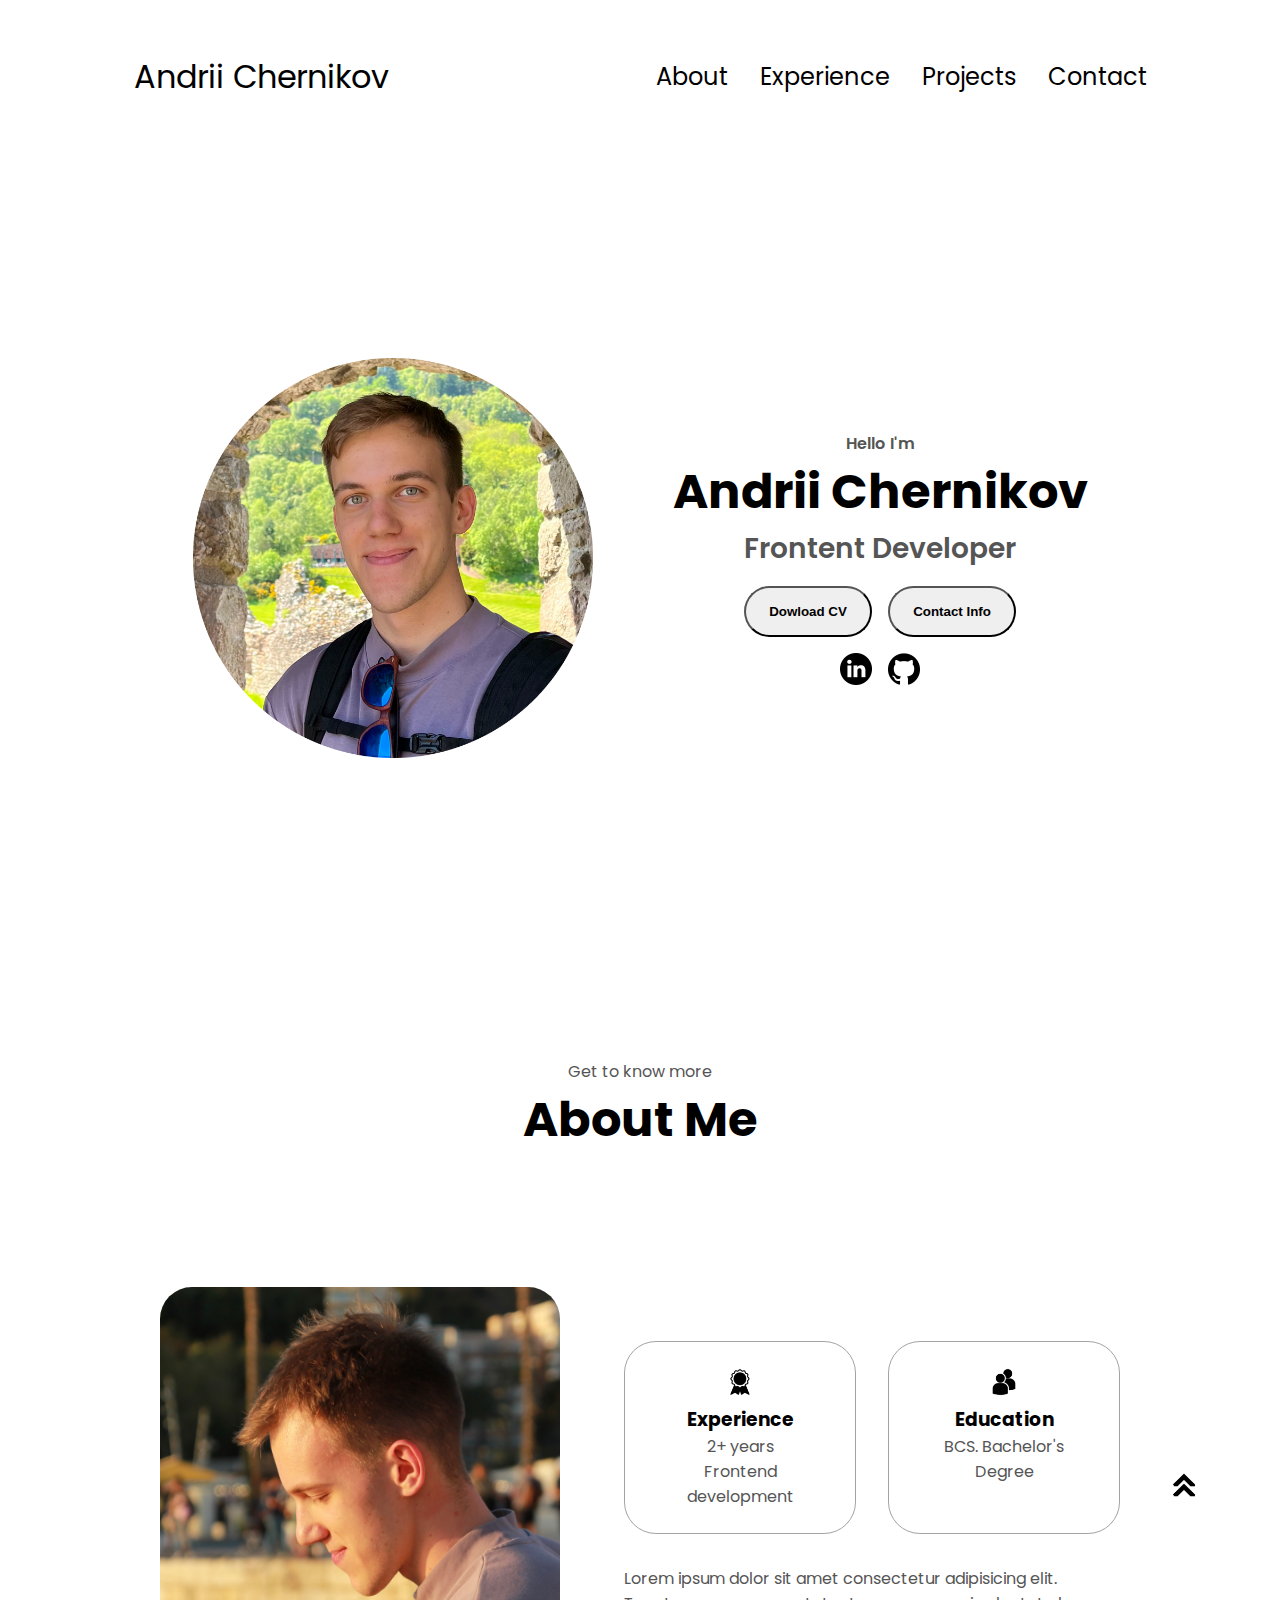
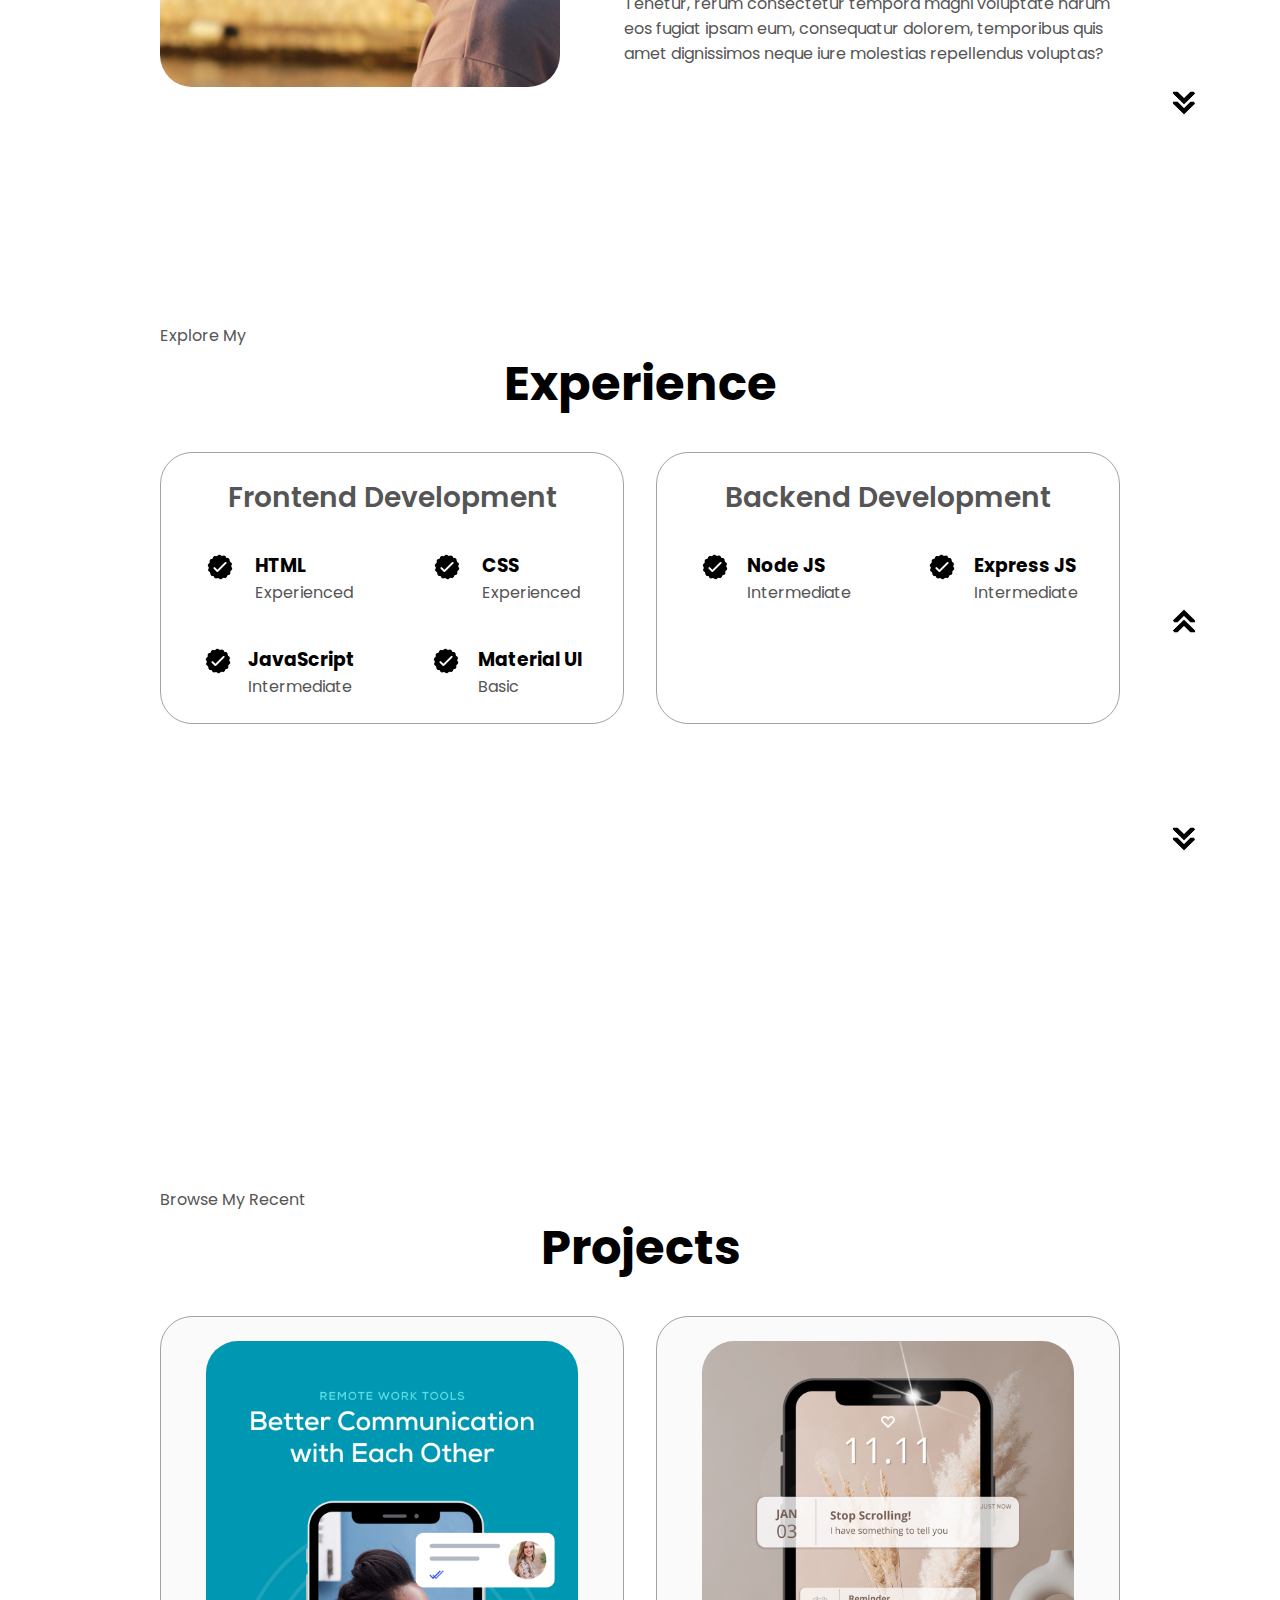
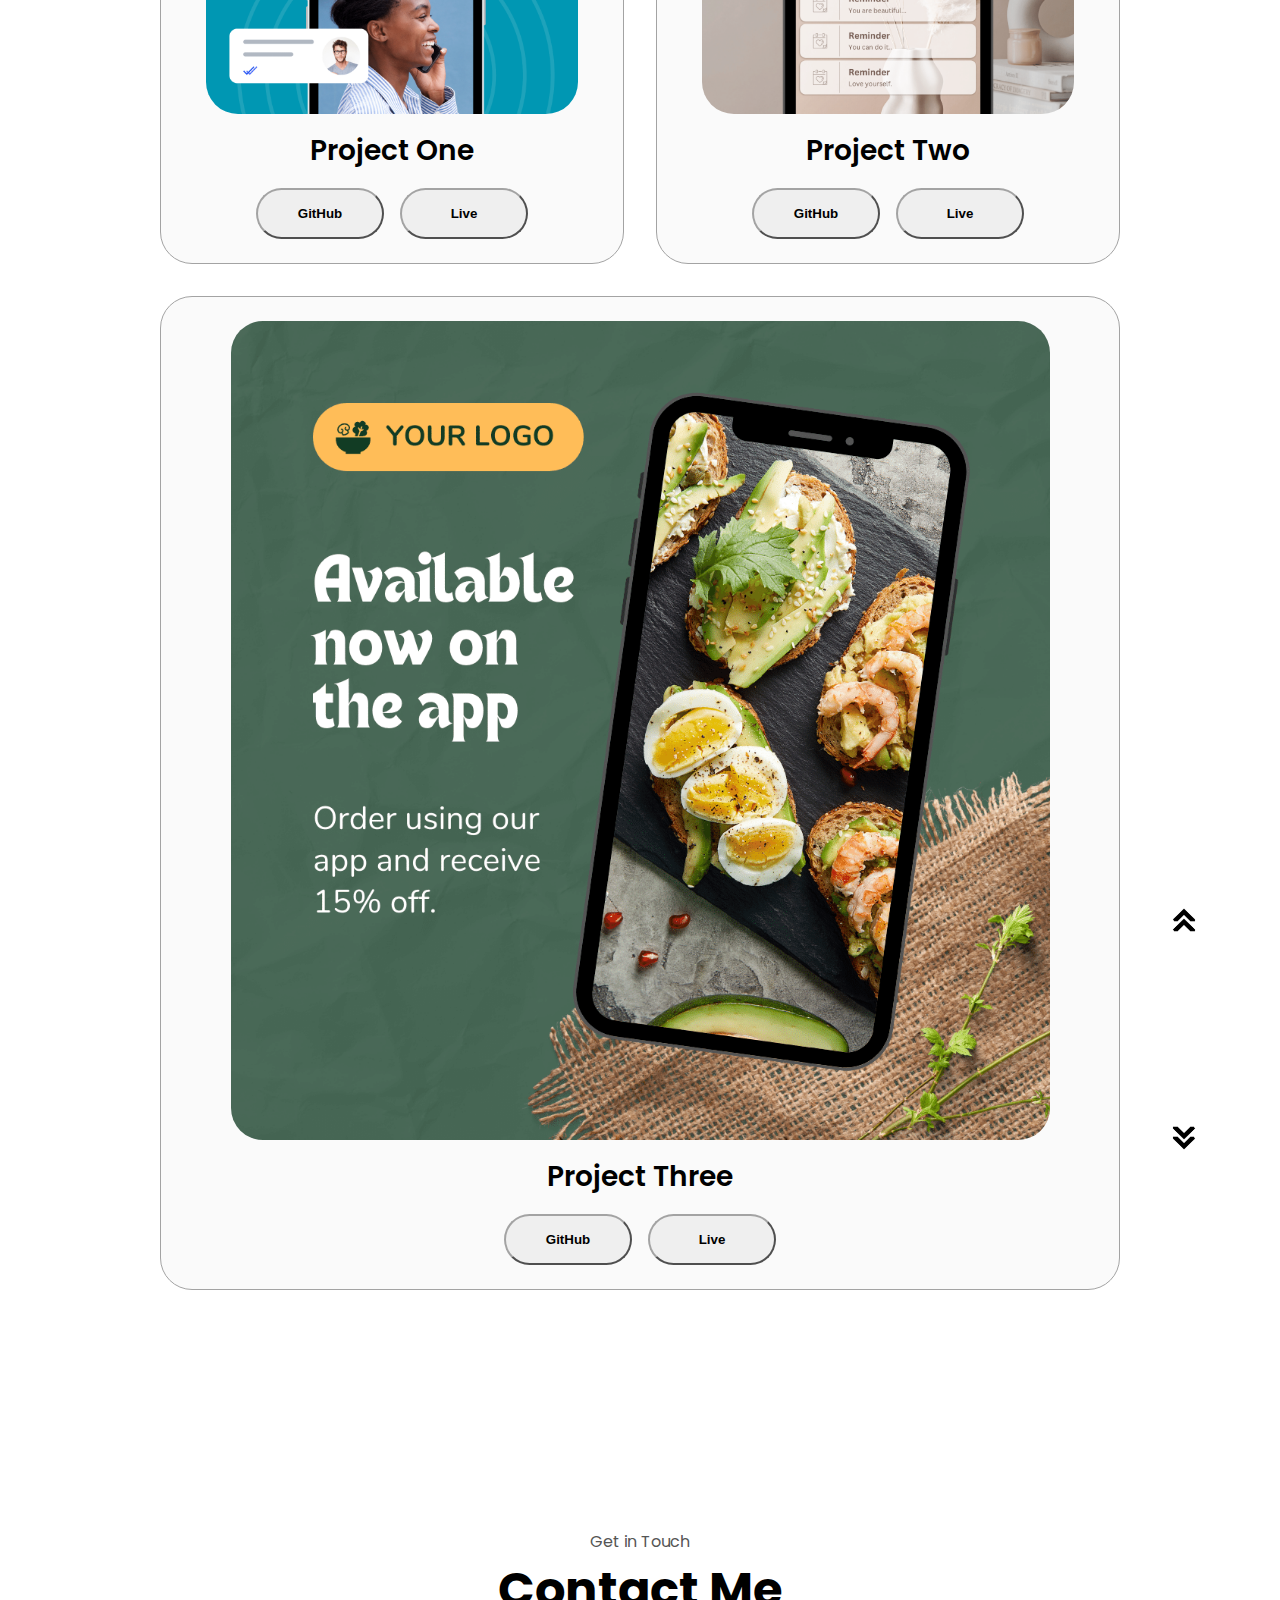
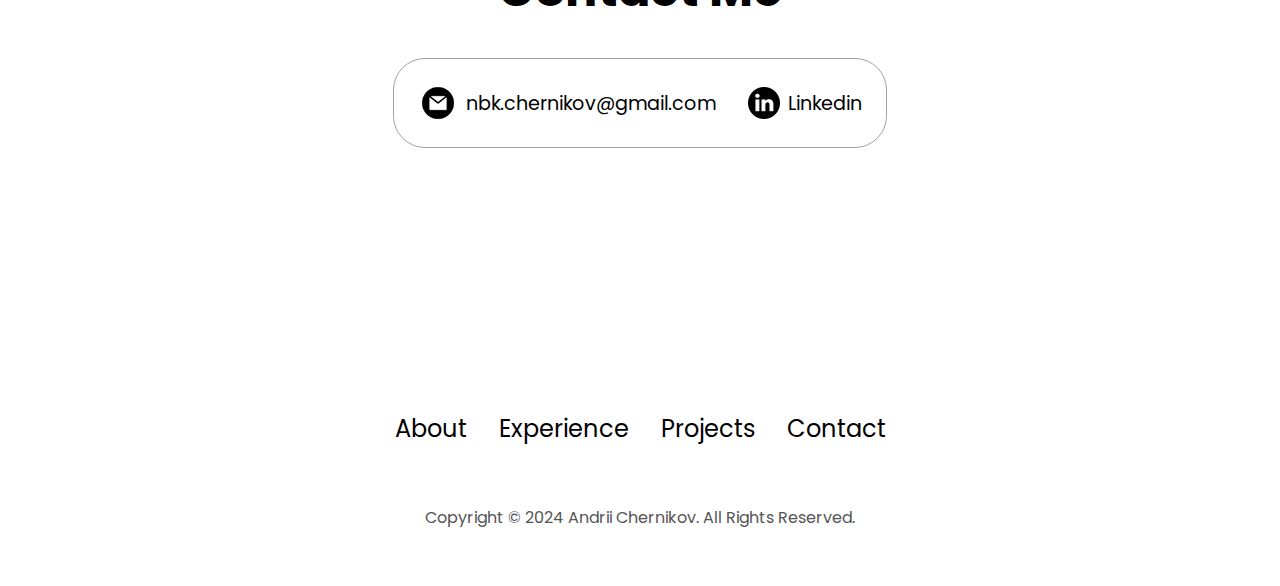
==== index.html @ 029b642d "Main profile page created" ====
<!DOCTYPE html>
<html lang="en">
<head>
    <meta charset="UTF-8">
    <meta name="viewport" content="width=device-width, initial-scale=1.0">
    <title>My Portfolio</title>
    <link rel="stylesheet" href="style.css">
    <link rel="stylesheet" href="mediaqueries.css">
</head>
<body>
    <nav id="desktop-nav">
        <div class="logo">Andrii Chernikov</div>
        <div>
            <ul class="nav-links">
                <li><a href="#about">About</a></li>
                <li><a href="#experience">Experience</a></li>
                <li><a href="#projects">Projects</a></li>
                <li><a href="#contact">Contact</a></li>
            </ul>
        </div>
    </nav>
    <nav id="hamburger-nav">
        <div class="logo">Andrii Chernikov</div>
        <div class="hamburger-menu">
            <div class="hamburger-icon" onclick="toggleMenu()">
                <span></span>
                <span></span>
                <span></span>
            </div>
            <div class="menu-links">
                <li><a href="#about" onclick="toggleMenu()">About<a></li>
                <li><a href="#experience" onclick="toggleMenu()">Experience</a></li>
                <li><a href="#projects" onclick="toggleMenu()">Projects</a></li>
                <li><a href="#contact" onclick="toggleMenu()">Contact</a></li>
            </div>
        </div>
    </nav>
    <section id="profile">
        <div class="section__pic-container">
            <img src="./assets/profile-pic.png" alt="Andrii Chernikov profile picture">
        </div>
        <div class="section__text">
            <p class="section__text_p1">Hello I'm</p>
            <h1 class="title">Andrii Chernikov</h1>
            <p class="section__text_p2">Frontent Developer</p>
            <div class="btn-container">
                <button class="btn btn-color-2" onclick="window.open('./assets/Andrii-Chernikov-CV.pdf')">
                    Dowload CV
                </button>
                <button class="btn btn-color-1" onclick="location.href=('./#contact')">
                    Contact Info
                </button>
            </div>
            <div id="socials-container">
                <img
                    src="./assets/linkedin.png"
                    alt="My Linkedin profile"
                    class="icon"
                    onclick="location.href='https://www.linkedin.com/in/andrii-chernikov-a57881242/'"
                >
                <img
                    src="./assets/github.png"
                    alt="My GitHub profile"
                    class="icon"
                    onclick="location.href='https://github.com/andchermeister'"
                >
            </div>
        </div>
    </section>
    <section id="about">
        <p class="section__text_p1">Get to know more</p>
        <h1 class="title">About Me</h1>
        <div class="section-container">
            <div class="section__pic-container">
                <img
                 src="./assets/about-pic.jpg"
                 alt="Profile picture"
                 class="about-pic"
                >
            </div>
            <div class="about-details-container">
                <div class="about-containers">
                    <div class="details-container">
                        <img
                            src="./assets/experience.png" alt="Experience icon"
                            class="icon"
                        >
                        <h3>Experience</h3>
                        <p>2+ years <br>Frontend development</p>
                    </div>
                    <div class="details-container">
                        <img
                            src="./assets/education.png"
                            alt="Education icon"
                            class="icon"
                        >
                        <h3>Education</h3>
                        <p>BCS. Bachelor's Degree</p>
                    </div>
                </div>
                <div class="text-container">
                    <p>Lorem ipsum dolor sit amet consectetur adipisicing elit. Tenetur, rerum consectetur tempora magni voluptate harum eos fugiat ipsam eum, consequatur dolorem, temporibus quis amet dignissimos neque iure molestias repellendus voluptas?</p>
                </div>
            </div>
        </div>
        <img
            src="./assets/arrow.png"
            alt="Arrow icon"
            class="icon arrow-up"
            onclick="location.href='./#'"
        >
        <img
            src="./assets/arrow.png"
            alt="Arrow icon"
            class="icon arrow-down"
            onclick="location.href='./#experience'"
        >
    </section>
    <section id="experience">
        <p class="section__text__p1">Explore My</p>
        <h1 class="title">Experience</h1>
        <div class="experience-details-container">
            <div class="about-containers">
                <div class="details-container">
                    <h2 class="experience-sub-title">Frontend Development</h2>
                    <div class="article-container">
                        <article>
                            <img
                                src="./assets/checkmark.png" alt="Experience icon"
                                class="icon"
                            >
                            <div>
                                <h3>HTML</h3>
                                <p>Experienced</p>
                            </div>
                        </article>
                        <article>
                            <img
                                src="./assets/checkmark.png" alt="Experience icon"
                                class="icon"
                            >
                            <div>
                                <h3>CSS</h3>
                                <p>Experienced</p>
                            </div>
                        </article>
                        <article>
                            <img
                                src="./assets/checkmark.png" alt="Experience icon"
                                class="icon"
                            >
                            <div>
                                <h3>JavaScript</h3>
                                <p>Intermediate</p>
                            </div>
                        </article>
                        <article>
                            <img
                                src="./assets/checkmark.png" alt="Experience icon"
                                class="icon"
                            >
                            <div>
                                <h3>Material UI</h3>
                                <p>Basic</p>
                            </div>
                        </article>
                    </div>
                </div>
                <div class="details-container">
                    <h2 class="experience-sub-title">Backend Development</h2>
                    <div class="article-container">
                        <article>
                            <img
                                src="./assets/checkmark.png" alt="Experience icon"
                                class="icon"
                            >
                            <div>
                                <h3>Node JS</h3>
                                <p>Intermediate</p>
                            </div>
                        </article>
                        <article>
                            <img
                                src="./assets/checkmark.png" alt="Experience icon"
                                class="icon"
                            >
                            <div>
                                <h3>Express JS</h3>
                                <p>Intermediate</p>
                            </div>
                        </article>
                    </div>
                </div>
            </div>
        </div>
        <div class="arrow-buttons">
            <img
                src="./assets/arrow.png"
                alt="Arrow icon"
                class="icon arrow-up"
                onclick="location.href='./#about'"
            >
            <img
                src="./assets/arrow.png"
                alt="Arrow icon"
                class="icon arrow-down"
                onclick="location.href='./#projects'"
            >
        </div>
    </section>
    <section id="projects">
        <p class="section__text__p1">Browse My Recent</p>
        <h1 class="title">Projects</h1>
        <div class="experience-details-container">
            <div class="about-containers">
                <div class="details-container color-container">
                    <div class="article-container">
                        <img
                            src="./assets/project-1.png"
                            alt="Project 1"
                            class="project-img"
                        >
                    </div>
                    <h2 class="experience-sub-title project-title">Project One</h2>
                    <div class="btn-container">
                        <button
                            class="btn btn-color-2 project-btn"
                            onclick="location.href='https://github.com/'"
                        >
                            GitHub
                        </button>
                        <button
                            class="btn btn-color-2 project-btn"
                            onclick="location.href='https://github.com/'"
                        >
                            Live
                        </button>
                    </div>
                </div>
                <div class="details-container color-container">
                    <div class="article-container">
                        <img
                            src="./assets/project-2.png"
                            alt="Project 2"
                            class="project-img"
                        >
                    </div>
                    <h2 class="experience-sub-title project-title">Project Two</h2>
                    <div class="btn-container">
                        <button
                            class="btn btn-color-2 project-btn"
                            onclick="location.href='https://github.com/'"
                        >
                            GitHub
                        </button>
                        <button
                            class="btn btn-color-2 project-btn"
                            onclick="location.href='https://github.com/'"
                        >
                            Live
                        </button>
                    </div>
                </div>
                <div class="details-container color-container">
                    <div class="article-container">
                        <img
                            src="./assets/project-3.png"
                            alt="Project 3"
                            class="project-img"
                        >
                    </div>
                    <h2 class="experience-sub-title project-title">Project Three</h2>
                    <div class="btn-container">
                        <button
                            class="btn btn-color-2 project-btn"
                            onclick="location.href='https://github.com/'"
                        >
                            GitHub
                        </button>
                        <button
                            class="btn btn-color-2 project-btn"
                            onclick="location.href='https://github.com/'"
                        >
                            Live
                        </button>
                    </div>
                </div>
            </div>
        </div>
        <div class="arrow-buttons-projects">
            <img
                src="./assets/arrow.png"
                alt="Arrow icon"
                class="icon arrow-up"
                onclick="location.href='./#experience'"
            >
            <img
                src="./assets/arrow.png"
                alt="Arrow icon"
                class="icon arrow-down"
                onclick="location.href='./#contact'"
            >
        </div>
    </section>
    <section id="contact">
        <p class="section__text_p1">Get in Touch</p>
        <h1 class="title">Contact Me</h1>
        <div class="contact-info-upper-container">
            <div class="contact-info-container">
                <img
                    src="./assets/email.png"
                    alt="Email icon"
                    class="icon contact-icon email-icon"
                >
                <p><a href="mailto:nbk.chernikov@gmail.com">nbk.chernikov@gmail.com</a></p>
            </div>
            <div class="contact-info-container">
                <img
                    src="./assets/linkedin.png"
                    alt="Linkedin icon"
                    class="icon contact-icon"
                >
                <p><a href="https://www.linkedin.com/in/andrii-chernikov-a57881242/">Linkedin</a></p>
            </div>
        </div>
    </section>
    <footer>
        <nav>
            <div class="nav-links-container">
                <ul class="nav-links">
                    <li><a href="#about">About</a></li>
                    <li><a href="#experience">Experience</a></li>
                    <li><a href="#projects">Projects</a></li>
                    <li><a href="#contact">Contact</a></li>
                </ul>
            </div>
        </nav>
        <p>Copyright &#169; 2024 Andrii Chernikov. All Rights Reserved.</p>
    </footer>
    <script src="script.js"></script>
</body>
</html>
---- style.css ----
/* GENERAL */

@import url("https://fonts.googleapis.com/css2?family=Poppins:wght@300;400;500;600&display=swap");

* {
    margin: 0;
    padding: 0;
}

body {
    font-family: "Poppins", sans-serif;
}

html {
    scroll-behavior: smooth;
}

p {
    color: rgb(85, 85, 85);
}

/* TRANSITION */

a,
.btn {
    transition: all 300ms ease;
}

/* DESKTOP NAV */

nav,
.nav-links {
    display: flex;
}

nav {
    justify-content: space-around;
    align-items: center;
    height: 17vh;
}

.nav-links {
    gap: 32px;
    list-style: none;
    font-size: 24px;
}

a {
    color: black;
    text-decoration: none;
    text-decoration-color: white;
}

a:hover {
    color: grey;
    text-decoration: underline;
    text-underline-offset: 16px;
    text-decoration-color: rgb(181, 181, 181);
}

.logo {
    font-size: 32px;
}

.logo:hover {
    cursor: default;
}

/* HAMBURGER MENU */

#hamburger-nav {
    display: none;
}

.hamburger-menu {
    position: relative;
    display: inline-block;
}

.hamburger-icon {
    display: flex;
    flex-direction: column;
    justify-content: space-between;
    height: 24px;
    width: 30px;
    cursor: pointer;
}

.hamburger-icon span{
    width: 100%;
    height: 2px;
    background-color: black;
    transition: all 0.3 ease-in-out;
}

.menu-links {
    position: absolute;
    top: 100%;
    right: 0;
    background-color: white;
    width: fit-content;
    max-height: 0;
    overflow: hidden;
    transition: all 0.3 ease-in-out;
}

.manu-links a {
    display: block;
    padding: 10px;
    text-align: center;
    font-size: 24px;
    color: black;
    text-decoration: none;
    transition: all 0.3 ease-in-out;
}

.menu-links li {
    list-style: none;
}

.menu-links.open {
    max-height: 300px;
}

.hamburger-icon.open span:first-child {
  transform: rotate(45deg) translate(10px, 5px);
}

.hamburger-icon.open span:nth-child(2) {
  opacity: 0;
}

.hamburger-icon.open span:last-child {
  transform: rotate(-45deg) translate(10px, -5px);
}

/* SECTIONS */

section {
    padding-top: 4vh;
    height: 96vh;
    margin: 0 160px;
    box-sizing: border-box;
    min-height: fit-content;
}

.section-container {
    display: flex;
}

/* PROFILE SECTION */

#profile {
    display: flex;
    justify-content: center;
    gap: 80px;
    height: 80vh;
}

.section__pic-container {
    display: flex;
    height: 400px;
    width: 400px;
    margin: auto 0;
}

.section__text {
    align-self: center;
    text-align: center;
}

.section__text p {
    font-weight: 600;
}

.section__text_p1 {
    text-align: center;
}

.section__text_p2 {
    font-size: 28px;
    margin-bottom: 16px;
}

.title {
    font-size: 48px;
    text-align: center;
}

#socials-container {
    display: flex;
    justify-content: center;
    margin-top: 16px;
    gap: 16px
}

/* ICONS */

.icon {
    cursor: pointer;
    height: 32px;
}

/* BUTTONS */

.btn-container {
    display: flex;
    justify-content: center;
    gap: 16px;
}

.btn {
    font-weight: 600;
    transition: all 300ms ease;
    padding: 16px;
    width: 128px;
    border-radius: 32px;
}

.btn-color-1,
.btn-color-2 {
    color: rgb(53, 53, 53) 0.16px solid;
}


.btn-color-1:hover,
.btn-color-2:hover {
    cursor: pointer;
    background: rgb(53, 53, 53);
    color: white;
}

.btn-container {
    gap: 16px;
}

/* ABOUT SECTION */

#about {
    position: relative;
}

.about-containers {
    gap: 32px;
    margin-bottom: 32px;
    margin-top: 32px;
}

.about-details-container {
    justify-content: center;
    flex-direction: column;
}

.about-containers,
.about-details-container {
    display: flex;

}

.about-pic {
    border-radius: 32px;
}

.arrow-up {
    position: absolute;
    right: -80px;
    bottom: 386px;
    transform: rotate(180deg);
}

.arrow-down {
    position: absolute;
    right: -80px;
    bottom: 168px;
}

.arrow-buttons {
    display: flex;
    flex-direction: column;
    position: absolute;
    right: 0px;
    bottom: 128px;
}

.details-container {
    padding: 24px;
    flex: 1;
    background: white;
    border-radius: 32px;
    border: rgb(53, 53, 53) 0.16px solid;
    border-color: rgb(163, 163, 163);
    text-align: center;
}

.section-container {
    gap: 64px;
    height: 80%;
}

.section__pic-container {
    height: 400px;
    width: 400px;
    margin: auto 0;
}

/* EXPERIENCE SECTION */

#experience {
    position: relative;
}

.experience-sub-title {
    color: rgb(85, 85, 85);
    font-weight: 600;
    font-size: 28px;
    margin-bottom: 32px;
}

.experience-details-container {
    display: flex;
    justify-content: center;
    flex-direction: column;
}

.article-container {
    display: flex;
    text-align: initial;
    flex-wrap: wrap;
    flex-direction: row;
    gap: 40px;
    justify-content: space-around;
}

article {
    display: flex;
    width: 160px;
    justify-content: space-around;
    gap: 8px;
}

article .icon {
    cursor: default;
}

/* PROJECTS SECTION */

#projects {
    position: relative;
}

.color-container {
    border-color: rgb(163, 163, 163);
    background: rgb(250, 250, 250);
}

.project-img {
    border-radius: 32px;
    width: 90%;
    height: 90%;
}

.project-title {
    margin: 16px;
    color: black;
}

.project-btn {
    color: black;
    border-color: rgb(163, 163, 163);
}

/* CONTACT PAGE */

#contact {
    display: flex;
    justify-content: center;
    flex-direction: column;
    height: 70vh;
}

.contact-info-upper-container {
    display: flex;
    justify-content: center;
    border-radius: 32px;
    border: rgb(53, 53, 53) 0.16px solid;
    border-color: rgb(163, 163, 163);
    background: (250, 250, 250);
    margin: 32px auto;
    padding: 8px;
}

.contact-info-container {
    display: flex;
    align-items: center;
    justify-content: center;
    gap: 8px;
    margin: 16px;
}

.contact-info-container p {
    font-size: larger;
}

.contact-icon {
    cursor: default;
    height: 32px;
}

.email-icon {
    height: 40px;
}

/* FOOTER */

footer {
    height: 26vh;
    margin: 0 16px;
}

footer p {
    text-align: center;
}
---- mediaqueries.css ----
@media screen and (max-width: 1400px) {
    #profile {
        height: 86vh;
        margin-bottom: 96px;
    }

    .about-containers {
        flex-wrap: wrap;
    }
}

@media screen and (max-width: 1200px) {

    #desktop-nav {
        display: none;
    }

    #hamburger-nav {
        display: flex;
    }

    #experience, .experience-details-container {
        margin-top: 32px;
    }

    #profile, .section-container {
        display: block;
    }

    .arrow {
        display: none;
    }

    section, .section-container {
        height: fit-content;
    }

    section {
        margin: 0 5%;
    }

    .section__pic_container {
        width: 275px;
        height: 275px;
        margin: 0 auto 32px;
    }

    .about-containers {
        margin-top: 0;
    }
}

@media screen and (max-width: 600px) {
    #contact,
    footer {
      height: 40vh;
    }
    #profile {
      height: 83vh;
      margin-bottom: 0;
    }
    article {
      font-size: 16px;
    }
    footer nav {
      height: fit-content;
      margin-bottom: 32px;
    }
    .about-containers,
    .contact-info-upper-container,
    .btn-container {
      flex-wrap: wrap;
    }
    .contact-info-container {
      margin: 0;
    }
    .contact-info-container p,
    .nav-links li a {
      font-size: 16px;
    }
    .experience-sub-title {
      font-size: 20px;
    }
    .logo {
      font-size: 28px;
    }
    .nav-links {
      flex-direction: column;
      gap: 0.5rem;
      text-align: center;
    }
    .section__pic-container {
      width: auto;
      height: 46vw;
      justify-content: center;
    }
    .section__text__p2 {
      font-size: 20px;
    }
    .title {
      font-size: 32px;
    }
    .text-container {
      text-align: justify;
    }
  }
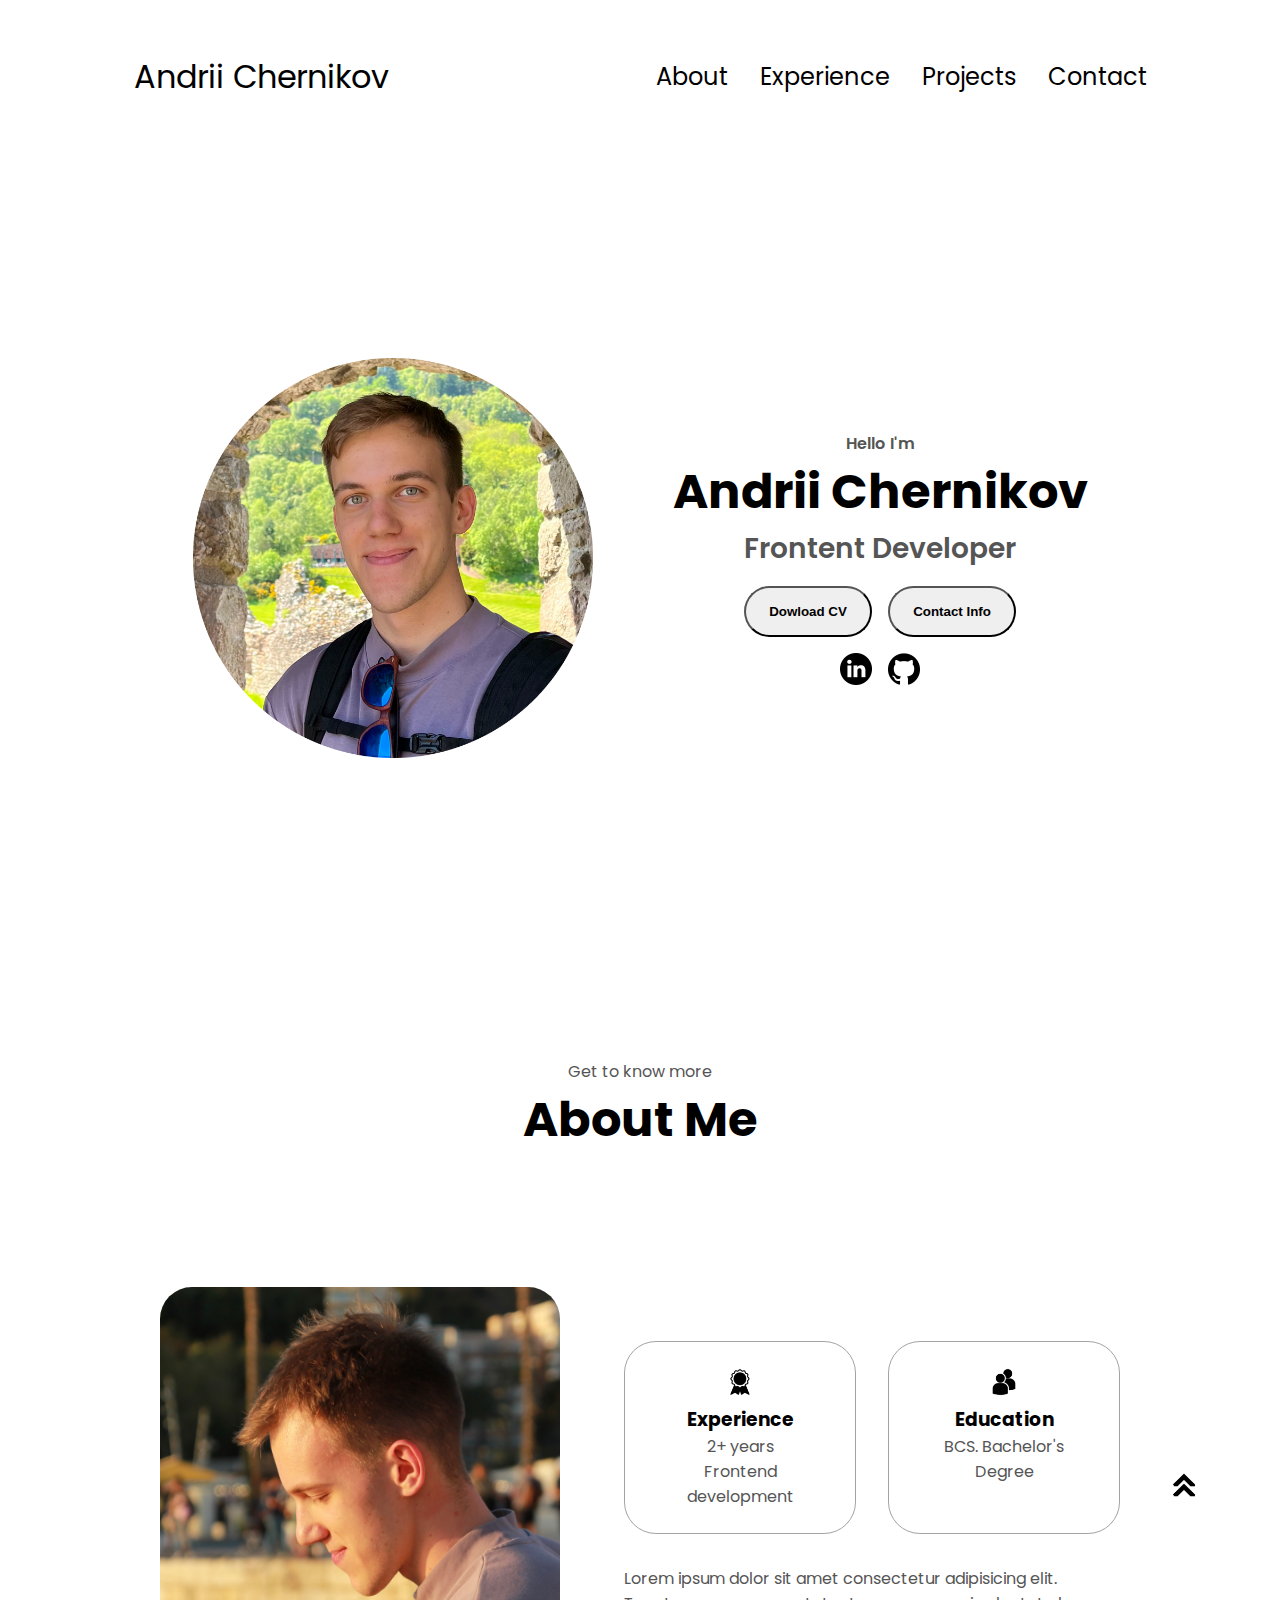
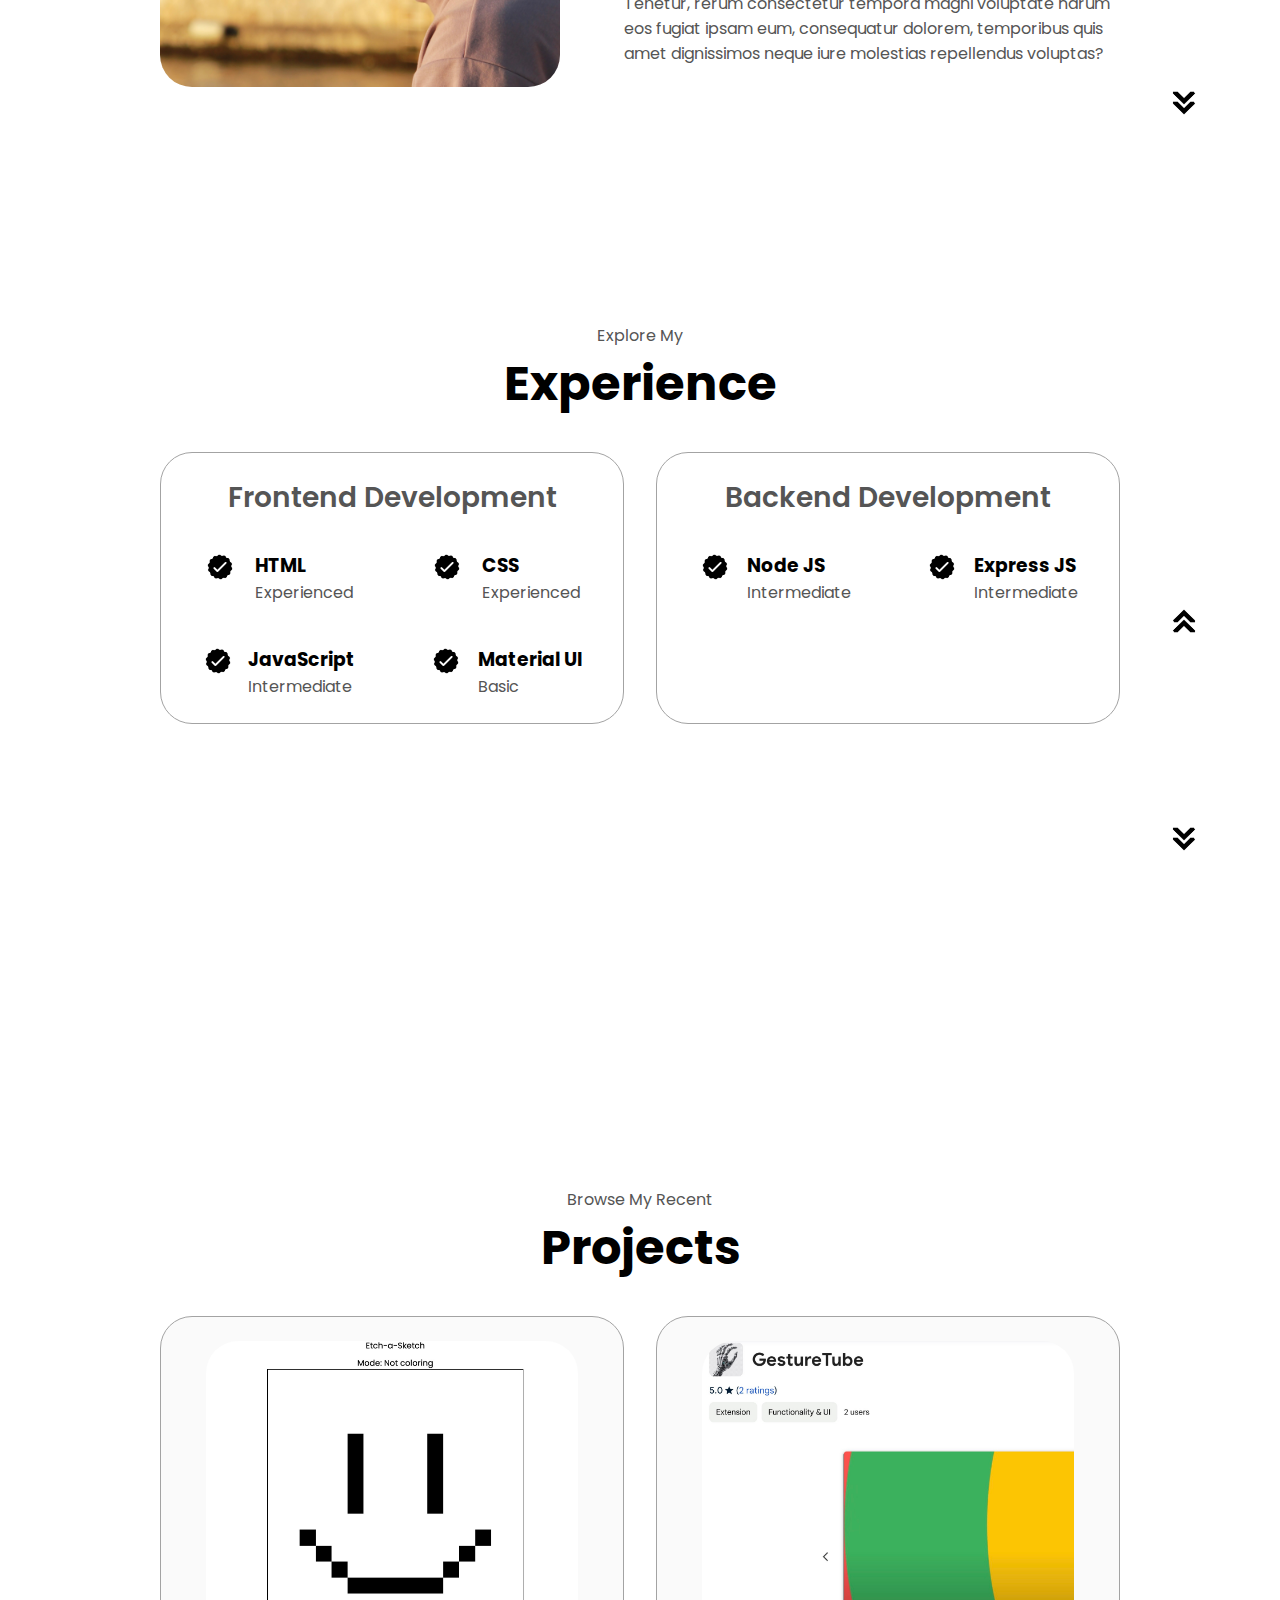
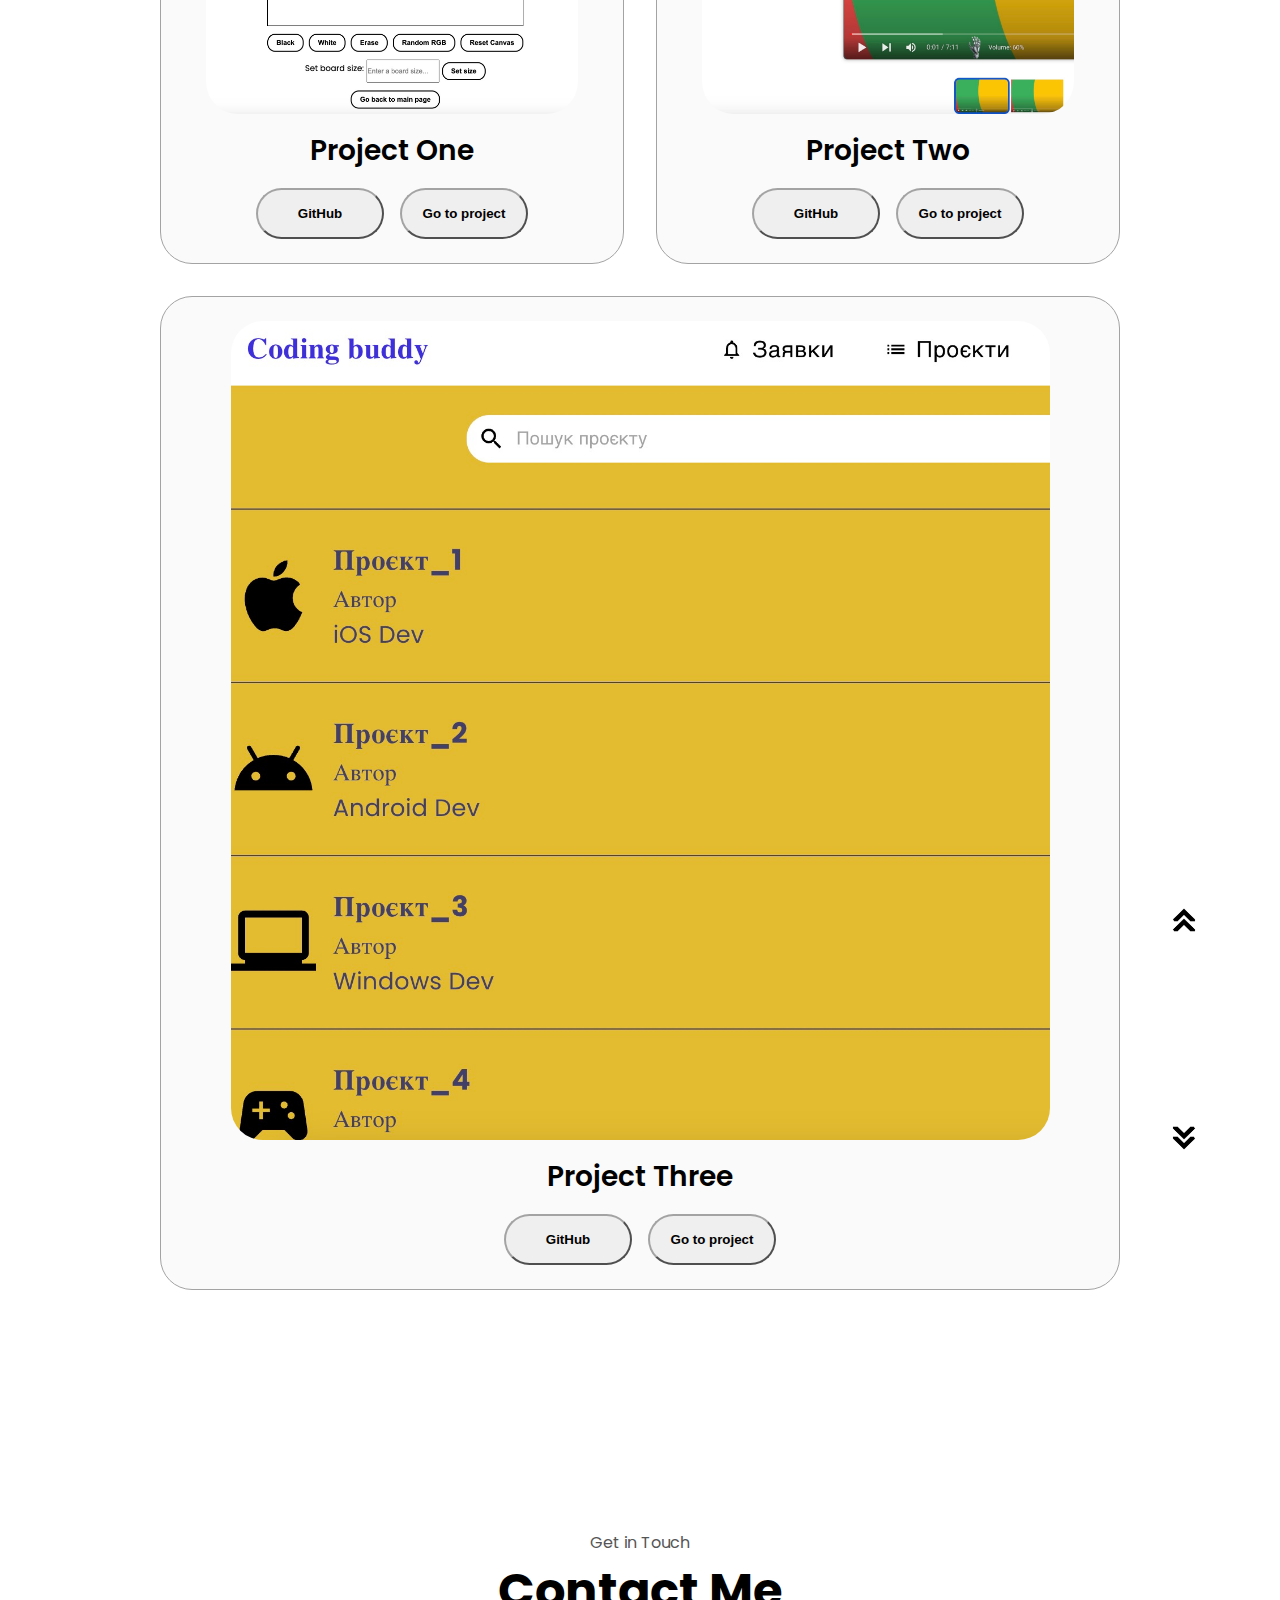
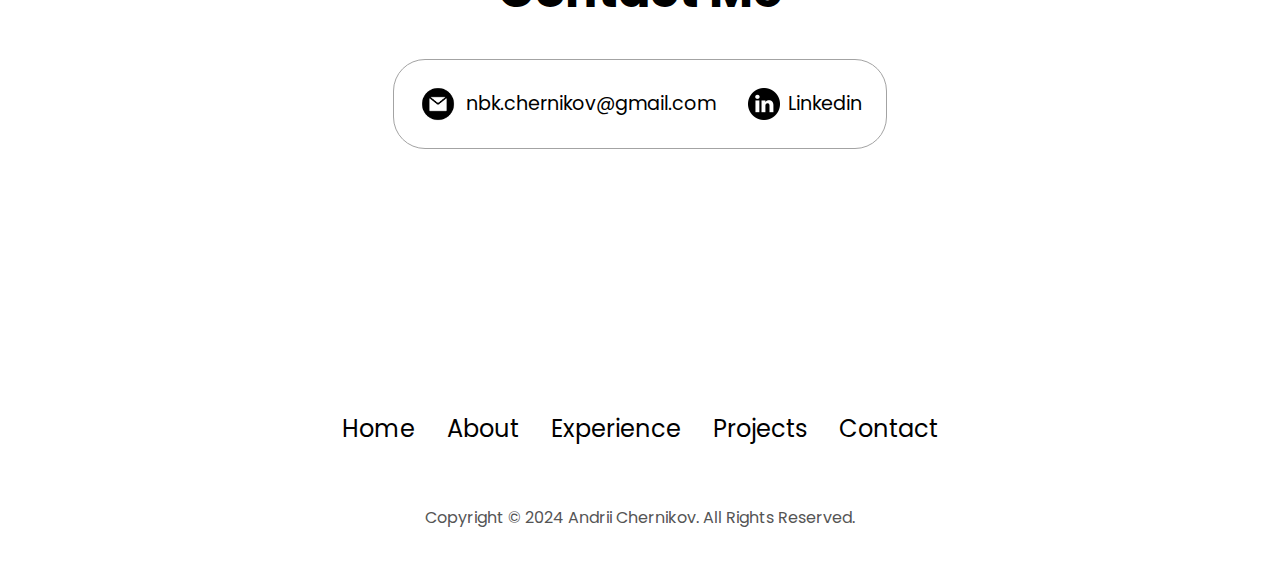
==== commit 6a490872: "Added projects" ====
--- a/index.html
+++ b/index.html
@@ -117,7 +117,7 @@
         >
     </section>
     <section id="experience">
-        <p class="section__text__p1">Explore My</p>
+        <p class="section__text_p1">Explore My</p>
         <h1 class="title">Experience</h1>
         <div class="experience-details-container">
             <div class="about-containers">
@@ -209,14 +209,14 @@
         </div>
     </section>
     <section id="projects">
-        <p class="section__text__p1">Browse My Recent</p>
+        <p class="section__text_p1">Browse My Recent</p>
         <h1 class="title">Projects</h1>
         <div class="experience-details-container">
             <div class="about-containers">
                 <div class="details-container color-container">
                     <div class="article-container">
                         <img
-                            src="./assets/project-1.png"
+                            src="./assets/project-1.jpg"
                             alt="Project 1"
                             class="project-img"
                         >
@@ -231,16 +231,16 @@
                         </button>
                         <button
                             class="btn btn-color-2 project-btn"
-                            onclick="location.href='https://github.com/'"
-                        >
-                            Live
+                            onclick="location.href='./project.html'"
+                        >
+                            Go to project
                         </button>
                     </div>
                 </div>
                 <div class="details-container color-container">
                     <div class="article-container">
                         <img
-                            src="./assets/project-2.png"
+                            src="./assets/project-2.jpg"
                             alt="Project 2"
                             class="project-img"
                         >
@@ -255,16 +255,16 @@
                         </button>
                         <button
                             class="btn btn-color-2 project-btn"
-                            onclick="location.href='https://github.com/'"
-                        >
-                            Live
+                            onclick="location.href='https://chromewebstore.google.com/detail/gesturetube/fgjcohfejbhdkdhemcfefjeegkkkelnp'"
+                        >
+                            Go to project
                         </button>
                     </div>
                 </div>
                 <div class="details-container color-container">
                     <div class="article-container">
                         <img
-                            src="./assets/project-3.png"
+                            src="./assets/project-3.jpg"
                             alt="Project 3"
                             class="project-img"
                         >
@@ -279,9 +279,9 @@
                         </button>
                         <button
                             class="btn btn-color-2 project-btn"
-                            onclick="location.href='https://github.com/'"
-                        >
-                            Live
+                            onclick="location.href='https://github.com/wwowaa/codingbuddy'"
+                        >
+                            Go to project
                         </button>
                     </div>
                 </div>
@@ -328,6 +328,7 @@
         <nav>
             <div class="nav-links-container">
                 <ul class="nav-links">
+                    <li><a href="#">Home</a></li>
                     <li><a href="#about">About</a></li>
                     <li><a href="#experience">Experience</a></li>
                     <li><a href="#projects">Projects</a></li>
@@ -337,6 +338,7 @@
         </nav>
         <p>Copyright &#169; 2024 Andrii Chernikov. All Rights Reserved.</p>
     </footer>
+    <script src="https://ajax.googleapis.com/ajax/libs/jquery/3.7.1/jquery.min.js"></script>
     <script src="script.js"></script>
 </body>
 </html>--- a/mediaqueries.css
+++ b/mediaqueries.css
@@ -13,6 +13,10 @@
 
     #desktop-nav {
         display: none;
+    }
+
+    a:hover {
+      text-underline-offset: 2px;
     }
 
     #hamburger-nav {
